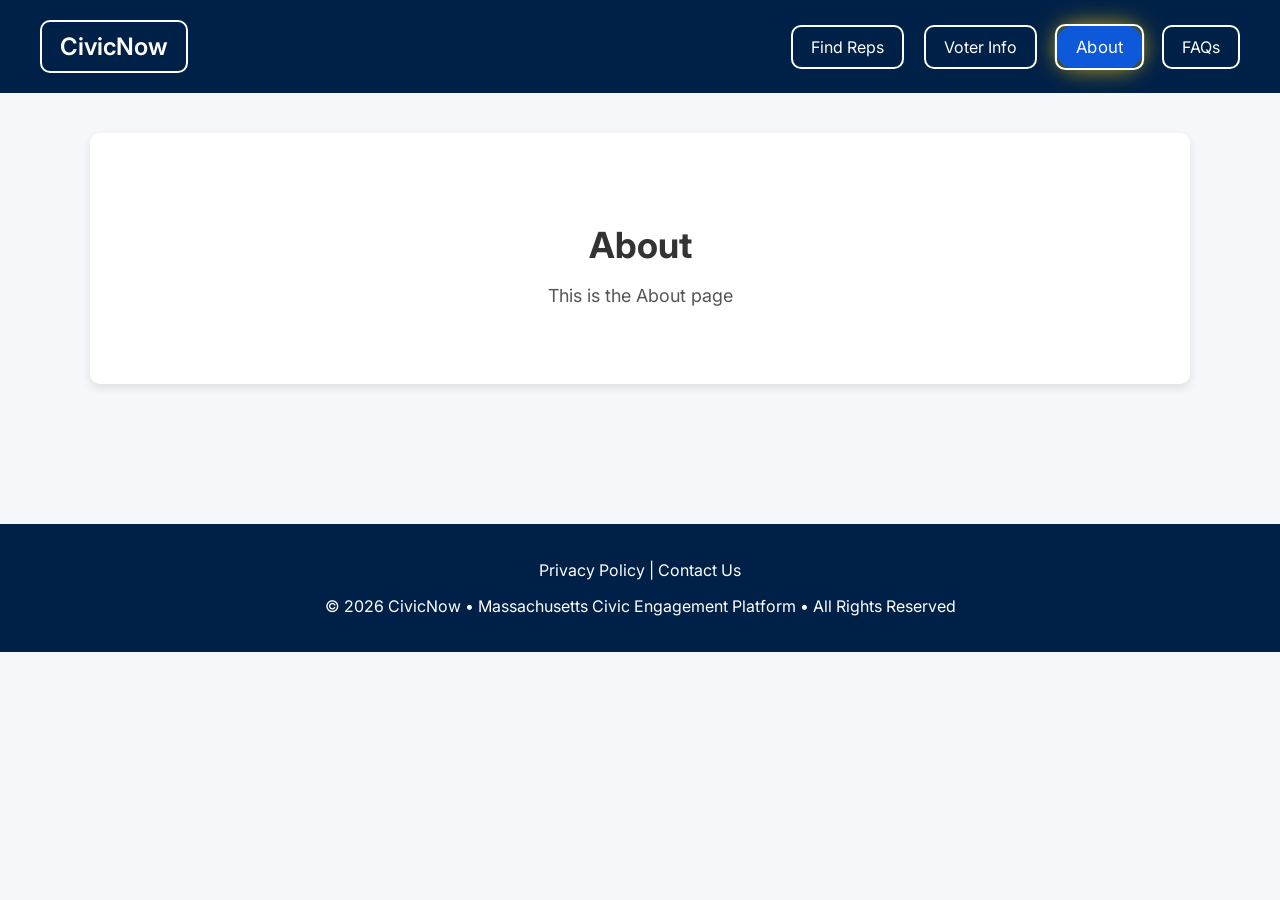
==== About.html @ 5a981af5 "Add files via upload" ====
<!DOCTYPE html>
<html lang="en">

<head>

<meta charset="UTF-8">
<meta name="viewport" content="width=device-width, initial-scale=1.0">

<title>CivicNow</title>

<link rel="preconnect" href="https://fonts.googleapis.com">
<link rel="preconnect" href="https://fonts.gstatic.com" crossorigin>

<link href="https://fonts.googleapis.com/css2?family=Inter:wght@400;600&display=swap" rel="stylesheet">

<link rel="stylesheet" href="style.css">

</head>

<body>


<!-- HEADER -->

<header>

<div class="header-container">

<a href="index.html"><div class="logo"> <div class="nav-box">
CivicNow</div>
</div>
</a>

<!--Navigation-->
<nav class="main-nav">

<a href="FindReps.html">
<div class="nav-box">Find Reps</div>
</a>

<a href="VoterInfo.html">
<div class="nav-box">Voter Info</div>
</a>

<a href="About.html" class="active">
<div class="nav-box">About</div>
</a>

<a href="FAQs.html">
<div class="nav-box">FAQs</div>
</a>
</nav>

</div>

</header>



<!-- MAIN -->

<main class="container">

<!-- HERO SECTION -->

<section class="hero">

<h1>About</h1>

<p>This is the About page</p>


</div>

</section>


</main>



<!-- FOOTER -->

<footer>
<p>Privacy Policy | Contact Us</p>


<p>© 2026 CivicNow • Massachusetts Civic Engagement Platform • All Rights Reserved</p>

</footer>


</body>
</html>
---- style.css ----
/* GLOBAL */

body {

font-family: 'Inter', Arial, sans-serif;

margin: 0;
padding: 0;

background-color: #f5f7fa;

color: #333;

}



/* HEADER */

header {

background-color: #002147;

color: white;

padding: 20px 40px;

}

a, a:active {
  text-decoration: none;
  color: #ffffff;
}

.header-container {

display: flex;

justify-content: space-between;

align-items: center;

max-width: 1200px;

margin: auto;

}



.logo {

font-size: 24px;

font-weight: 600;

}



/* NAVIGATION */

.main-nav {

display: flex;

gap: 20px;

}



.main-nav a {

text-decoration: none;

}

/* Highlights the current/active page */
.main-nav a.active {
  background-color: #0e59da;
  box-shadow: 0 0 20px rgba(255, 204, 0, 0.7);
transform: scale(1.05);
border-radius: 36px;
}



.nav-box {

padding: 10px 18px;

border: 2px solid white;

border-radius: 10px;

color: white;

transition: all .2s ease;

}



.nav-box:hover {

background-color: #C9A227;

color: black;

transform: scale(1.05);

}



/* MAIN CONTAINER */

.container {

max-width: 1100px;

margin: auto;

padding: 40px 20px;

}



/* HERO */

.hero {

background: white;

padding: 60px 30px;

text-align: center;

border-radius: 10px;

margin-bottom: 40px;

box-shadow: 0 4px 10px rgba(0,0,0,0.1);

}



.hero h1 {

font-size: 36px;

margin-bottom: 10px;

}



.hero p {

font-size: 18px;

color: #555;

}



/* SEARCH */

.search-box {

margin-top: 20px;

}



.search-box input {

padding: 12px;

width: 260px;

border: 1px solid #ccc;

border-radius: 6px;

}



.search-box button {

padding: 12px 18px;

border: none;

background-color: #002147;

color: white;

border-radius: 6px;

cursor: pointer;

margin-left: 10px;

}



.search-box button:hover {

background-color: #C9A227;

color: black;

}



/* INFO SECTION */

.info-section {

margin-top: 40px;

}



.info-section h2 {

text-align: center;

margin-bottom: 30px;

}



.info-grid {

display: flex;

gap: 20px;

justify-content: center;

flex-wrap: wrap;

}



.info-box {

background: white;

padding: 30px;

border-radius: 10px;

text-align: center;

flex: 1;

min-width: 220px;

border: 1px solid #ddd;

box-shadow: 0 3px 8px rgba(0,0,0,0.1);

}



/* FEATURE SECTION */

.feature {

margin-top: 40px;

}



.feature-box {

background: #002147;

color: white;

padding: 40px;

border-radius: 10px;

text-align: center;

}



/* FOOTER */

footer {

margin-top: 60px;

background: #002147;

color: white;

text-align: center;

padding: 20px;

}



/* RESPONSIVE DESIGN */

@media (max-width: 768px) {

.header-container {

flex-direction: column;

gap: 15px;

}



.main-nav {

flex-direction: column;

align-items: center;

}



.search-box input {

width: 100%;

margin-bottom: 10px;

}



.search-box button {

width: 100%;

margin-left: 0;

}

}
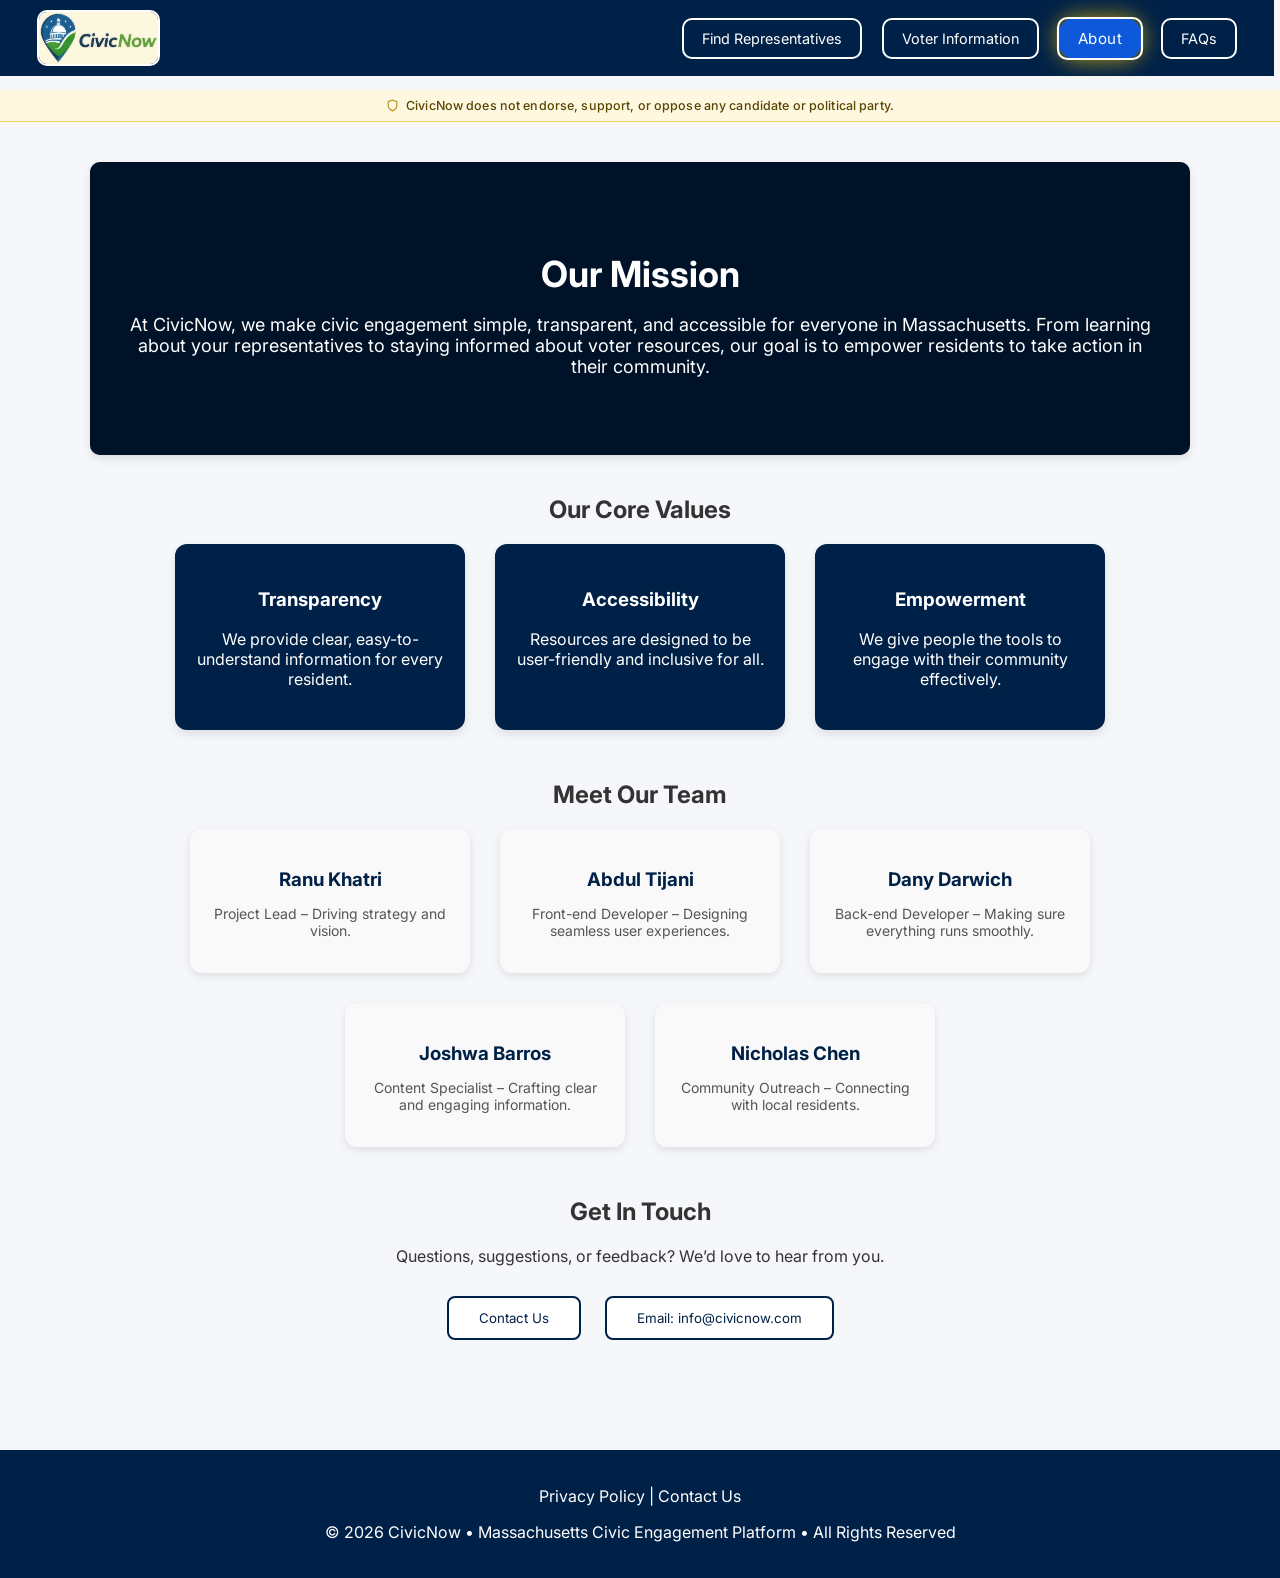
==== commit eb316b67: "Add files via upload" ====
--- a/About.html
+++ b/About.html
@@ -13,7 +13,11 @@
 
 <link href="https://fonts.googleapis.com/css2?family=Inter:wght@400;600&display=swap" rel="stylesheet">
 
-<link rel="stylesheet" href="style.css">
+  <link rel="icon" type="image/x-icon" href="favicon.ico" />
+  <link rel="icon" type="image/png" sizes="32x32" href="favicon-32.png" />
+  <link rel="icon" type="image/png" sizes="16x16" href="favicon-16.png" />
+  <link rel="apple-touch-icon" sizes="64x64" href="favicon-64.png" />
+  <link rel="stylesheet" href="style.css">
 
 </head>
 
@@ -26,20 +30,18 @@
 
 <div class="header-container">
 
-<a href="index.html"><div class="logo"> <div class="nav-box">
-CivicNow</div>
-</div>
+<a href="index.html"><div class="logo"><img src="wavcon.png" alt="CivicNow" class="logo-img" /></div>
 </a>
 
 <!--Navigation-->
 <nav class="main-nav">
 
 <a href="FindReps.html">
-<div class="nav-box">Find Reps</div>
+<div class="nav-box">Find Representatives</div>
 </a>
 
 <a href="VoterInfo.html">
-<div class="nav-box">Voter Info</div>
+<div class="nav-box">Voter Information</div>
 </a>
 
 <a href="About.html" class="active">
@@ -55,6 +57,13 @@
 
 </header>
 
+<!-- NEUTRALITY BANNER -->
+<div class="neutrality">
+<svg width="13" height="13" fill="none" stroke="currentColor" stroke-width="2" viewBox="0 0 24 24">
+<path d="M12 22s8-4 8-10V5l-8-3-8 3v7c0 6 8 10 8 10z"/>
+</svg>
+CivicNow does not endorse, support, or oppose any candidate or political party.
+</div>
 
 
 <!-- MAIN -->
@@ -63,32 +72,83 @@
 
 <!-- HERO SECTION -->
 
-<section class="hero">
+   <!-- Mission Section -->
+  <section class="hero">
+    <h1>Our Mission</h1>
+    <p>At CivicNow, we make civic engagement simple, transparent, and accessible for everyone in Massachusetts. From learning about your representatives to staying informed about voter resources, our goal is to empower residents to take action in their community.</p>
+  </section>
 
-<h1>About</h1>
+  <!-- Values Section -->
+  <section class="values-section">
+    <h2>Our Core Values</h2>
+    <div class="values-grid">
+      <div class="value-card">
+        <h3>Transparency</h3>
+        <p>We provide clear, easy-to-understand information for every resident.</p>
+      </div>
+      <div class="value-card">
+        <h3>Accessibility</h3>
+        <p>Resources are designed to be user-friendly and inclusive for all.</p>
+      </div>
+      <div class="value-card">
+        <h3>Empowerment</h3>
+        <p>We give people the tools to engage with their community effectively.</p>
+      </div>
+    </div>
+  </section>
 
-<p>This is the About page</p>
+  <!-- Team Section -->
+  <section class="team-section">
+    <h2>Meet Our Team</h2>
+    <div class="team-grid">
+      <div class="team-member">
+        <h3>Ranu Khatri</h3>
+        <p>Project Lead – Driving strategy and vision.</p>
+      </div>
+      <div class="team-member">
+        <h3>Abdul Tijani</h3>
+        <p>Front-end Developer – Designing seamless user experiences.</p>
+      </div>
+      <div class="team-member">
+        <h3>Dany Darwich</h3>
+        <p>Back-end Developer – Making sure everything runs smoothly.</p>
+      </div>
+      <div class="team-member">
+        <h3>Joshwa Barros</h3>
+        <p>Content Specialist – Crafting clear and engaging information.</p>
+      </div>
+      <div class="team-member">
+        <h3>Nicholas Chen</h3>
+        <p>Community Outreach – Connecting with local residents.</p>
+      </div>
+    </div>
+  </section>
 
-
-</div>
-
-</section>
-
+  <!-- Contact Section -->
+  <section class="contact-section">
+    <h2>Get In Touch</h2>
+    <p>Questions, suggestions, or feedback? We’d love to hear from you.</p>
+    <div class="contact-buttons"> <button class="contact-btn">Contact Us</button> <button class="contact-btn" onclick="window.location.href='mailto:info@civicnow.com'">Email: info@civicnow.com</button> </div> </section>
 
 </main>
-
-
 
 <!-- FOOTER -->
 
 <footer>
 <p>Privacy Policy | Contact Us</p>
-
-
-<p>© 2026 CivicNow • Massachusetts Civic Engagement Platform • All Rights Reserved</p>
-
+<p>&copy; 2026 CivicNow &bull; Massachusetts Civic Engagement Platform &bull; All Rights Reserved</p>
 </footer>
 
+<!-- BACK TO TOP -->
+<button class="back-to-top" id="backToTop" onclick="window.scrollTo({top:0,behavior:'smooth'})" aria-label="Back to top">
+  <svg width="18" height="18" viewBox="0 0 24 24" fill="none" stroke="currentColor" stroke-width="2.5"><polyline points="18 15 12 9 6 15"/></svg>
+</button>
+<script>
+window.addEventListener('scroll', function() {
+  var b = document.getElementById('backToTop');
+  if (b) b.classList.toggle('back-to-top--visible', window.scrollY > 400);
+});
+</script>
 
 </body>
 </html>
--- a/style.css
+++ b/style.css
@@ -26,6 +26,14 @@
 padding: 20px 40px;
 
 }
+
+.header {
+  
+  top: 0;
+
+  padding: 10px;
+}
+
 
 a, a:active {
   text-decoration: none;
@@ -49,11 +57,26 @@
 
 
 .logo {
-
-font-size: 24px;
-
-font-weight: 600;
-
+  display: flex;
+  align-items: center;
+  flex-shrink: 0;
+}
+
+.logo-img {
+  height: 52px;
+  width: auto;
+  display: block;
+  /* Remove any nav-box styling that might bleed in */
+ 
+  padding: 0;
+  background: none;
+  transition: opacity .2s;
+  border-radius: 10px;
+  border: 2px solid white;
+}
+
+.logo-img:hover {
+  opacity: 0.88;
 }
 
 
@@ -82,6 +105,7 @@
   box-shadow: 0 0 20px rgba(255, 204, 0, 0.7);
 transform: scale(1.05);
 border-radius: 36px;
+text-decoration: none;
 }
 
 
@@ -117,13 +141,17 @@
 /* MAIN CONTAINER */
 
 .container {
-
 max-width: 1100px;
-
 margin: auto;
-
-padding: 40px 20px;
-
+padding: 24px 14px;
+}
+
+@media (min-width: 540px) {
+  .container { padding: 32px 20px; }
+}
+
+@media (min-width: 769px) {
+  .container { padding: 40px 20px; }
 }
 
 
@@ -132,236 +160,1160 @@
 
 .hero {
 
+background: #002147;
+
+padding: 60px 30px;
+
+text-align: center;
+
+border-radius: 10px;
+
+margin-bottom: 40px;
+
+box-shadow: 0 4px 10px rgba(0,0,0,0.1);
+
+}
+
+
+
+.hero h1 {
+
+font-size: 36px;
+
+margin-bottom: 10px;
+
+}
+
+
+
+.hero p {
+
+font-size: 18px;
+
+color: #555;
+
+}
+
+
+.home-page .hero {
+
+  background-image: url("mass.jpeg");
+
+
+  background-size: cover;
+  background-position: center;
+  background-repeat: no-repeat;
+
+  padding: 130px 30px;
+
+  border-radius: 10px;
+
+  text-align: center;
+
+  color: white;
+
+}
+
+.hero h1{
+  color:white;
+}
+
+.hero p{
+  color:white;
+  font-size:18px;
+}
+
+/* Darkened image on main page so text is readable  */
+.hero{
+  position:relative;
+}
+
+.hero::before{
+
+  content:"";
+  position:absolute;
+
+  top:0;
+  left:0;
+
+  width:100%;
+  height:100%;
+
+  background:rgba(0,0,0,0.45);
+
+  border-radius:10px;
+
+}
+
+.hero h1,
+.hero p,
+.search-box{
+
+  position:relative;
+  z-index:1;
+
+}
+
+/* SEARCH */
+
+.search-box {
+
+margin-top: 20px;
+
+}
+
+
+
+.search-box input {
+
+padding: 12px;
+
+width: 260px;
+
+border: 1px solid #ccc;
+
+border-radius: 6px;
+
+}
+
+
+
+.search-box button {
+
+padding: 12px 18px;
+
+border: none;
+
+background-color: #002147;
+
+color: white;
+
+border-radius: 6px;
+
+cursor: pointer;
+
+margin-left: 10px;
+
+}
+
+
+
+.search-box button:hover {
+
+background-color: #C9A227;
+
+color: black;
+
+}
+
+
+
+/* INFO SECTION */
+
+.info-section {
+
+margin-top: 40px;
+
+}
+
+
+
+.info-section h2 {
+
+text-align: center;
+
+margin-bottom: 30px;
+
+}
+
+
+
+.info-grid {
+
+display: flex;
+
+gap: 20px;
+
+justify-content: center;
+
+flex-wrap: wrap;
+
+}
+
+
+
+.info-box {
+
 background: white;
 
-padding: 60px 30px;
+
+padding: 30px;
+
+border-radius: 10px;
 
 text-align: center;
 
+flex: 1;
+
+min-width: 220px;
+
+border: 1px solid #ddd;
+
+box-shadow: 0 3px 8px rgba(0,0,0,0.1);
+
+}
+
+
+
+
+.info-box{
+    width:30%;
+    height:300px;
+
+    display:flex;
+    flex-direction:column;
+    justify-content:space-between;
+    align-items:center;
+
+    text-align:center;
+
+    padding:20px;
+    box-sizing:border-box;
+
+    border:2px solid #ccc;
+    border-radius:10px;
+
+    background:#f9f9f9;
+}
+
+.info-box img{
+    width:200px;
+    height:auto;
+}
+
+.info-box h2{
+    margin:0;
+}
+
+.info-box p{
+    margin:0;
+}
+
+
+
+
+
+/* FEATURE SECTION */
+
+.feature {
+
+margin-top: 40px;
+
+}
+
+
+
+.feature-box {
+
+background: #002147;
+
+color: white;
+
+padding: 40px;
+
 border-radius: 10px;
 
-margin-bottom: 40px;
-
-box-shadow: 0 4px 10px rgba(0,0,0,0.1);
-
-}
-
-
-
-.hero h1 {
-
-font-size: 36px;
+text-align: center;
+
+}
+
+
+
+/* FOOTER */
+
+footer {
+
+margin-top: 60px;
+
+background: #002147;
+
+color: white;
+
+text-align: center;
+
+padding: 20px;
+
+}
+
+
+
+/* RESPONSIVE DESIGN */
+
+@media (max-width: 768px) {
+
+header {
+  padding: 10px 14px;
+}
+
+.header-container {
+  flex-direction: row;
+  flex-wrap: wrap;
+  gap: 8px;
+  align-items: center;
+}
+
+.logo { font-size: 18px; }
+.logo-img { height: 40px; }
+
+.main-nav {
+  display: flex;
+  flex-direction: row;
+  flex-wrap: wrap;
+  gap: 4px;
+  justify-content: flex-end;
+}
+
+.nav-box {
+  padding: 6px 10px;
+  font-size: 0.75rem;
+}
+
+
+
+
+.search-box input {
+
+width: 100%;
 
 margin-bottom: 10px;
 
 }
 
 
-
-.hero p {
-
-font-size: 18px;
-
-color: #555;
-
-}
-
-
-
-/* SEARCH */
-
-.search-box {
-
-margin-top: 20px;
-
-}
-
-
-
-.search-box input {
-
-padding: 12px;
-
-width: 260px;
-
-border: 1px solid #ccc;
-
-border-radius: 6px;
-
-}
-
-
+.search-box{
+  display: flex;
+  flex-direction: column;
+  align-items: center;
+}
 
 .search-box button {
 
-padding: 12px 18px;
-
-border: none;
-
-background-color: #002147;
-
-color: white;
-
-border-radius: 6px;
-
-cursor: pointer;
-
-margin-left: 10px;
-
-}
-
-
-
-.search-box button:hover {
-
-background-color: #C9A227;
-
-color: black;
-
-}
-
-
-
-/* INFO SECTION */
-
-.info-section {
-
-margin-top: 40px;
-
-}
-
-
-
-.info-section h2 {
-
-text-align: center;
-
-margin-bottom: 30px;
-
-}
-
-
-
-.info-grid {
-
-display: flex;
-
-gap: 20px;
-
-justify-content: center;
-
-flex-wrap: wrap;
-
-}
-
-
-
-.info-box {
-
-background: white;
-
-padding: 30px;
-
-border-radius: 10px;
-
-text-align: center;
-
-flex: 1;
-
-min-width: 220px;
-
-border: 1px solid #ddd;
-
-box-shadow: 0 3px 8px rgba(0,0,0,0.1);
-
-}
-
-
-
-/* FEATURE SECTION */
-
-.feature {
-
-margin-top: 40px;
-
-}
-
-
-
-.feature-box {
-
-background: #002147;
-
-color: white;
-
-padding: 40px;
-
-border-radius: 10px;
-
-text-align: center;
-
-}
-
-
-
-/* FOOTER */
-
-footer {
-
-margin-top: 60px;
-
-background: #002147;
-
-color: white;
-
-text-align: center;
-
-padding: 20px;
-
-}
-
-
-
-/* RESPONSIVE DESIGN */
-
+width: 100%;
+
+margin-left: 0;
+
+}
+
+}
+
+
+
+@media (min-width: 769px) {
+
+  header {
+    position: fixed;
+    top: 0;
+    width: 98%;
+    z-index: 1000;
+    font-size:0.9rem;
+    padding:10px;
+  }
+
+  body {
+    padding-top: 90px; /* prevents content from hiding under header */
+  }
+
+}
+
+/* ==============================
+   ABOUT PAGE STYLES
+   mission, values, team, and contact
+   ============================== */
+
+/* Values Section */
+.values-section {
+  text-align: center;
+  margin-top: 40px;
+}
+
+.values-grid {
+  display: flex;
+  justify-content: center;
+  flex-wrap: wrap;
+  gap: 30px;
+  margin-top: 20px;
+}
+
+.value-card {
+  background: #002147; /* matches site color */
+  color: white;
+  padding: 25px 20px;
+  border-radius: 12px;
+  min-width: 220px;
+  max-width: 250px;
+  box-shadow: 0 4px 10px rgba(0,0,0,0.1);
+  transition: transform 0.2s ease;
+}
+
+.value-card:hover {
+  transform: scale(1.05);
+}
+
+/* Team Section */
+.team-section {
+  text-align: center;
+  margin-top: 50px;
+}
+
+.team-grid {
+  display: flex;
+  justify-content: center;
+  flex-wrap: wrap;
+  gap: 30px;
+  margin-top: 20px;
+}
+
+.team-member {
+  background: #f9f9f9;
+  padding: 20px 15px;
+  border-radius: 12px;
+  min-width: 220px;
+  max-width: 250px;
+  box-shadow: 0 3px 8px rgba(0,0,0,0.1);
+  transition: transform 0.2s ease;
+}
+
+.team-member h3 {
+  margin-bottom: 10px;
+  color: #002147;
+}
+
+.team-member p {
+  font-size: 14px;
+  color: #555;
+}
+
+.team-member:hover {
+  transform: scale(1.05);
+}
+
+/* Contact Section */
+.contact-section {
+  text-align: center;
+  margin-top: 50px;
+}
+
+.contact-buttons {
+  margin-top: 20px;
+}
+
+.contact-btn {
+  padding: 12px 30px;
+  margin: 10px;
+  border: 2px solid #002147;
+  background: white;
+  color: #002147;
+  border-radius: 8px;
+  font-family: 'Inter', sans-serif;
+  cursor: pointer;
+  transition: all 0.2s ease;
+}
+
+.contact-btn:hover {
+  background: #C9A227;
+  color: black;
+  transform: scale(1.05);
+}
+
+/* Responsive for About page */
 @media (max-width: 768px) {
-
-.header-container {
-
-flex-direction: column;
-
-gap: 15px;
-
-}
-
-
-
-.main-nav {
-
-flex-direction: column;
-
-align-items: center;
-
-}
-
-
-
-.search-box input {
-
-width: 100%;
-
-margin-bottom: 10px;
-
-}
-
-
-
-.search-box button {
-
-width: 100%;
-
-margin-left: 0;
-
-}
-
+  .values-grid, .team-grid {
+    flex-direction: column;
+    align-items: center;
+  }
+
+  .contact-btn {
+    width: 80%;
+    margin: 10px 0;
+  }
+}
+
+/*FAQs Page starts here*/
+
+/* FAQ LAYOUT */
+
+.faq-wrapper{
+display:grid;
+grid-template-columns:220px 1fr;
+gap:40px;
+max-width:1100px;
+margin:auto;
+padding:60px 20px;
+}
+
+/* SIDEBAR */
+
+.faq-sidebar{
+position:sticky;
+top:120px;
+height:fit-content;
+}
+
+.faq-sidebar h3{
+margin-bottom:15px;
+}
+
+.faq-sidebar ul{
+list-style:none;
+padding:0;
+}
+
+.faq-sidebar li{
+margin-bottom:10px;
+}
+
+.faq-sidebar a{
+text-decoration:none;
+color:#333;
+font-weight:500;
+}
+
+.faq-sidebar a:hover{
+color:#2563eb;
+}
+
+
+/* MAIN FAQ */
+
+.faq-content h1{
+margin-bottom:10px;
+}
+
+.faq-intro{
+margin-bottom:30px;
+color:#555;
+}
+
+/* SEARCH BAR */
+
+.faq-search{
+width:100%;
+max-width:400px;
+padding:12px;
+margin-bottom:40px;
+border:1px solid #ddd;
+border-radius:6px;
+}
+
+/* CATEGORY */
+
+.faq-category{
+margin-top:40px;
+margin-bottom:15px;
+border-bottom:2px solid #eee;
+padding-bottom:5px;
+}
+
+
+/* FAQ ITEMS */
+
+.faq-item{
+margin-bottom:20px;
+border-bottom:1px solid #ddd;
+padding-bottom:12px;
+}
+
+/* FAQ LINKS */
+
+.faq-content a{
+color:#2563eb;
+text-decoration:underline;
+}
+
+.faq-content a:hover{
+color:#1d4ed8;
+}
+
+summary{
+list-style:none;
+cursor:pointer;
+font-weight:600;
+font-size:18px;
+padding:10px 0;
+position:relative;
+}
+
+summary::after{
+content:"+";
+position:absolute;
+right:0;
+font-size:22px;
+}
+
+details[open] summary::after{
+content:"−";
+}
+
+.faq-item p{
+margin-top:10px;
+line-height:1.6;
+}
+
+.faq-item ul{
+margin-top:10px;
+padding-left:20px;
+line-height:1.6;
+}
+
+
+/* CONTACT */
+
+.faq-contact{
+margin-top:60px;
+text-align:center;
+padding:30px;
+background:#f5f5f5;
+border-radius:6px;
+}
+
+
+/* SCROLL REVEAL */
+
+.reveal{
+opacity:0;
+transform:translateY(40px);
+transition:all 0.6s ease;
+}
+
+.reveal.active{
+opacity:1;
+transform:translateY(0);
+}
+
+
+/* MOBILE */
+
+@media (max-width:768px){
+
+.faq-wrapper{
+grid-template-columns:1fr;
+}
+
+.faq-sidebar{
+position:static;
+margin-bottom:30px;
+}
+
+}
+
+
+
+
+/* FIND REPS PAGE */
+
+
+/* ══════════════════════════════════════════════
+   FindReps.css
+   Loaded AFTER style.css — only styles the
+   representative grid and cards. Nav, footer,
+   fonts, and base layout come from style.css.
+══════════════════════════════════════════════ */
+
+/* ── CSS Tokens (rep-grid only) ── */
+:root {
+  --fr-federal:   #1a5bac;
+  --fr-state:     #2a8c5e;
+  --fr-local:     #b94a1d;
+  --fr-navy:      #002147;
+  --fr-gold:      #C9A227;
+  --fr-border:    #dde3ed;
+  --fr-bg:        #f5f7fa;
+  --fr-white:     #ffffff;
+  --fr-muted:     #5a6478;
+  --fr-radius:    12px;
+  --fr-radius-sm: 7px;
+  --fr-shadow:    0 4px 16px rgba(0,33,71,.1);
+  --fr-shadow-lg: 0 8px 28px rgba(0,33,71,.16);
+}
+
+/* ── Search Bar ── */
+.fr-search-bar {
+  background: #ffffff;
+  border-bottom: 1px solid var(--fr-border);
+  padding: 14px 40px;
+  position: sticky;
+  top: 60px; /* sits just below the fixed header */
+  z-index: 90;
+  box-shadow: 0 2px 8px rgba(0,33,71,.07);
+}
+
+.fr-search-inner {
+  max-width: 1200px;
+  margin: 0 auto;
+  display: flex;
+  align-items: center;
+  gap: 10px;
+  flex-wrap: wrap;
+}
+
+.fr-search-field-wrap {
+  flex: 1;
+  position: relative;
+  min-width: 240px;
+  max-width: 480px;
+}
+
+.fr-search-icon {
+  position: absolute;
+  left: 12px;
+  top: 50%;
+  transform: translateY(-50%);
+  color: var(--fr-muted);
+  pointer-events: none;
+}
+
+#addressInput {
+  width: 100%;
+  padding: 10px 12px 10px 34px;
+  border: 1px solid #ccc;
+  border-radius: 6px;
+  font-family: 'Inter', Arial, sans-serif;
+  font-size: 0.9rem;
+  color: #333;
+  background: #f5f7fa;
+  outline: none;
+  transition: border-color .2s, box-shadow .2s;
+}
+
+#addressInput:focus {
+  border-color: var(--fr-federal);
+  background: #fff;
+  box-shadow: 0 0 0 3px rgba(26,91,172,.1);
+}
+
+.fr-search-btn {
+  padding: 10px 40px;
+  background-color: #002147;
+  color: white;
+  border: none;
+  border-radius: 6px;
+  font-family: 'Inter', Arial, sans-serif;
+  font-size: 0.875rem;
+  font-weight: 600;
+  cursor: pointer;
+  transition: background-color .2s;
+  white-space: nowrap;
+}
+
+.fr-search-btn:hover {
+  background-color: #C9A227;
+  color: #000;
+}
+
+/* Level filter chips */
+.fr-filter-chips {
+  display: flex;
+  gap: 6px;
+  margin-left: auto;
+}
+
+.fr-chip {
+  padding: 6px 14px;
+  border: 2px solid white;
+  border-radius: 10px;
+  background: #002147;
+  color: white;
+  font-family: 'Inter', Arial, sans-serif;
+  font-size: 0.75rem;
+  font-weight: 600;
+  cursor: pointer;
+  transition: all .2s ease;
+}
+
+.fr-chip:hover {
+  background-color: #C9A227;
+  color: black;
+  transform: scale(1.05);
+}
+
+.fr-chip.fr-chip-active {
+  background-color: #C9A227;
+  color: black;
+  border-color: #C9A227;
+  box-shadow: 0 0 14px rgba(201,162,39,.5);
+}
+
+/* ── Match Banner ── */
+.fr-match-banner {
+  background: #002147;
+  color: white;
+  padding: 10px 40px;
+  font-size: 0.82rem;
+  display: none;
+}
+
+.fr-match-banner.visible { display: block; }
+
+.fr-match-inner {
+  max-width: 1200px;
+  margin: 0 auto;
+  display: flex;
+  align-items: center;
+  gap: 8px;
+}
+
+.fr-match-inner strong { color: #C9A227; }
+
+.fr-match-clear {
+  margin-left: auto;
+  background: none;
+  border: 1px solid rgba(255,255,255,.4);
+  color: rgba(255,255,255,.75);
+  border-radius: 4px;
+  padding: 3px 10px;
+  font-size: 0.72rem;
+  cursor: pointer;
+  font-family: 'Inter', Arial, sans-serif;
+  transition: border-color .15s, color .15s;
+}
+
+.fr-match-clear:hover { border-color: white; color: white; }
+
+/* ── Section Labels ── */
+.fr-section-label {
+  display: flex;
+  align-items: center;
+  gap: 10px;
+  margin: 36px 0 14px;
+}
+
+.fr-section-label:first-child { margin-top: 0; }
+
+.fr-section-label h2 {
+  font-family: 'Inter', Arial, sans-serif;
+  font-size: 1.15rem;
+  font-weight: 600;
+  color: #002147;
+  margin: 0;
+}
+
+.fr-badge {
+  font-size: 0.68rem;
+  font-weight: 700;
+  letter-spacing: .07em;
+  text-transform: uppercase;
+  padding: 4px 10px;
+  border-radius: 20px;
+  white-space: nowrap;
+}
+
+.fr-badge-statewide { background: rgba(0,33,71,.1);    color: #002147; }
+.fr-badge-federal   { background: rgba(26,91,172,.12); color: var(--fr-federal); }
+.fr-badge-state     { background: rgba(42,140,94,.12); color: var(--fr-state); }
+.fr-badge-local     { background: rgba(185,74,29,.12); color: var(--fr-local); }
+
+.fr-divider {
+  flex: 1;
+  height: 1px;
+  background: #dde3ed;
+}
+
+/* ── Rep Grid ── */
+.fr-grid {
+  display: grid;
+  grid-template-columns: repeat(auto-fill, minmax(290px, 1fr));
+  gap: 16px;
+}
+
+/* ── Rep Card ── */
+.fr-card {
+  background: #ffffff;
+  border-radius: var(--fr-radius);
+  border: 1px solid #ddd;
+  overflow: hidden;
+  box-shadow: 0 3px 8px rgba(0,0,0,.08);
+  transition: transform .2s ease, box-shadow .2s ease, border-color .2s ease;
+  animation: frCardIn .3s ease both;
+}
+
+@keyframes frCardIn {
+  from { opacity: 0; transform: translateY(12px); }
+  to   { opacity: 1; transform: translateY(0); }
+}
+
+.fr-card:hover {
+  transform: scale(1.02);
+  box-shadow: var(--fr-shadow-lg);
+  border-color: #002147;
+}
+
+/* Filtering handled via JS display:none — no highlight/dim needed */
+
+/* Top accent bar */
+.fr-card-accent { height: 5px; width: 100%; }
+.fr-accent-federal   { background: linear-gradient(90deg, #1a5bac, #3b87d8); }
+.fr-accent-state     { background: linear-gradient(90deg, #2a8c5e, #43b58a); }
+.fr-accent-local     { background: linear-gradient(90deg, #b94a1d, #e0773b); }
+.fr-accent-statewide { background: linear-gradient(90deg, #002147, #1a3a6b); }
+
+.fr-card-body { padding: 18px 20px; }
+
+.fr-card-top {
+  display: flex;
+  gap: 12px;
+  align-items: flex-start;
+  margin-bottom: 12px;
+}
+
+.fr-avatar {
+  width: 50px;
+  height: 50px;
+  border-radius: 10px;
+  flex-shrink: 0;
+  overflow: hidden;
+  background: linear-gradient(135deg, #dbe6f8, #c4d8f5);
+  display: flex;
+  align-items: center;
+  justify-content: center;
+  font-family: 'Inter', Arial, sans-serif;
+  font-size: 1.1rem;
+  font-weight: 700;
+  color: #1a5bac;
+}
+
+.fr-avatar img { width: 100%; height: 100%; object-fit: cover; }
+
+.fr-info { flex: 1; min-width: 0; }
+
+.fr-title-badge {
+  font-size: 0.62rem;
+  font-weight: 700;
+  letter-spacing: .07em;
+  text-transform: uppercase;
+  padding: 2px 7px;
+  border-radius: 4px;
+  display: inline-block;
+  margin-bottom: 4px;
+}
+
+.fr-name {
+  font-family: 'Inter', Arial, sans-serif;
+  font-size: 1.05rem;
+  font-weight: 700;
+  color: #002147;
+  line-height: 1.25;
+  margin-bottom: 2px;
+  white-space: nowrap;
+  overflow: hidden;
+  text-overflow: ellipsis;
+}
+
+.fr-office {
+  font-size: 0.75rem;
+  color: var(--fr-muted);
+  line-height: 1.35;
+}
+
+.fr-party-tag {
+  display: inline-flex;
+  align-items: center;
+  gap: 4px;
+  font-size: 0.7rem;
+  font-weight: 600;
+  color: #1a5bac;
+  background: rgba(26,91,172,.08);
+  border-radius: 20px;
+  padding: 2px 8px;
+  margin-top: 5px;
+}
+
+.fr-party-dot {
+  width: 5px;
+  height: 5px;
+  border-radius: 50%;
+  background: #1a5bac;
+}
+
+.fr-meta {
+  display: flex;
+  flex-wrap: wrap;
+  gap: 5px;
+  margin-bottom: 12px;
+}
+
+.fr-chip-meta {
+  font-size: 0.68rem;
+  color: var(--fr-muted);
+  background: #f5f7fa;
+  border: 1px solid #dde3ed;
+  border-radius: 4px;
+  padding: 2px 7px;
+  font-family: 'Inter', Arial, sans-serif;
+}
+
+.fr-committees { margin-bottom: 12px; }
+
+.fr-committees-label {
+  font-size: 0.63rem;
+  font-weight: 700;
+  letter-spacing: .07em;
+  text-transform: uppercase;
+  color: var(--fr-muted);
+  margin-bottom: 5px;
+  font-family: 'Inter', Arial, sans-serif;
+}
+
+.fr-committees-list { display: flex; flex-wrap: wrap; gap: 4px; }
+
+.fr-committee-tag {
+  font-size: 0.67rem;
+  color: #002147;
+  background: rgba(0,33,71,.06);
+  border-radius: 4px;
+  padding: 2px 6px;
+  font-family: 'Inter', Arial, sans-serif;
+}
+
+.fr-actions { display: flex; gap: 6px; flex-wrap: wrap; }
+
+.fr-btn {
+  display: inline-flex;
+  align-items: center;
+  gap: 4px;
+  padding: 7px 14px;
+  border-radius: 6px;
+  font-family: 'Inter', Arial, sans-serif;
+  font-size: 0.78rem;
+  font-weight: 600;
+  text-decoration: none;
+  cursor: pointer;
+  border: none;
+  transition: background-color .2s, color .2s, transform .1s;
+}
+
+.fr-btn-primary {
+  background-color: #002147;
+  color: white;
+}
+
+.fr-btn-primary:hover {
+  background-color: #C9A227;
+  color: black;
+}
+
+.fr-btn-secondary {
+  background: #f5f7fa;
+  color: #002147;
+  border: 1px solid #ccc;
+}
+
+.fr-btn-secondary:hover {
+  background: #002147;
+  color: white;
+  border-color: #002147;
+}
+
+/* ── No Results ── */
+.fr-no-results {
+  text-align: center;
+  padding: 40px 20px;
+  color: var(--fr-muted);
+  font-size: 0.95rem;
+  display: none;
+}
+.fr-no-results.visible { display: block; }
+
+/* ── Disclaimer ── */
+.fr-disclaimer {
+  background: rgba(201,162,39,.08);
+  border: 1px solid rgba(201,162,39,.3);
+  border-radius: var(--fr-radius-sm);
+  padding: 12px 16px;
+  font-size: 0.76rem;
+  color: #6b4f00;
+  margin: 36px 0 0;
+  line-height: 1.55;
+}
+
+.fr-disclaimer strong { color: #4a3700; }
+
+/* ── Responsive ── */
+@media (max-width: 768px) {
+  .fr-grid { grid-template-columns: 1fr; }
+  .fr-filter-chips { display: none; }
+  .fr-search-bar { padding: 10px 16px; top: 0; }
+}
+
+@media (max-width: 480px) {
+  .fr-search-inner { flex-wrap: wrap; }
+  .fr-search-field-wrap { max-width: 100%; }
+}
+
+/* ══════════════════════════════════════════
+   NEUTRALITY BANNER
+   Appears on FindReps and other pages
+══════════════════════════════════════════ */
+.neutrality {
+  background: #fff8e1;
+  border-bottom: 1px solid #f0d060;
+  color: #5a4500;
+  font-size: 0.78rem;
+  font-weight: 500;
+  padding: 8px 40px;
+  display: flex;
+  align-items: center;
+  justify-content: center;
+  gap: 7px;
+  letter-spacing: .01em;
+  text-align: center;
+}
+
+.neutrality svg {
+  flex-shrink: 0;
+  color: #b8860b;
+}
+
+@media (max-width: 768px) {
+  .neutrality { padding: 8px 16px; font-size: 0.72rem; }
+}
+
+/* ══════════════════════════
+   BACK TO TOP BUTTON
+   Shared by FindReps and VoterInfo
+══════════════════════════ */
+.back-to-top {
+  position: fixed;
+  bottom: 28px;
+  right: 24px;
+  width: 46px;
+  height: 46px;
+  border-radius: 50%;
+  background: #002147;
+  color: #fff;
+  border: none;
+  cursor: pointer;
+  display: flex;
+  align-items: center;
+  justify-content: center;
+  box-shadow: 0 4px 14px rgba(0,33,71,.35);
+  opacity: 0;
+  transform: translateY(12px);
+  transition: opacity .25s ease, transform .25s ease, background .2s;
+  pointer-events: none;
+  z-index: 1000;
+  touch-action: manipulation;
+  -webkit-tap-highlight-color: transparent;
+}
+
+.back-to-top--visible {
+  opacity: 1;
+  transform: translateY(0);
+  pointer-events: auto;
+}
+
+.back-to-top:hover  { background: #C9A227; }
+.back-to-top:active { background: #C9A227; transform: scale(.94); }
+
+@media (max-width: 480px) {
+  .back-to-top { bottom: 18px; right: 16px; width: 42px; height: 42px; }
 }
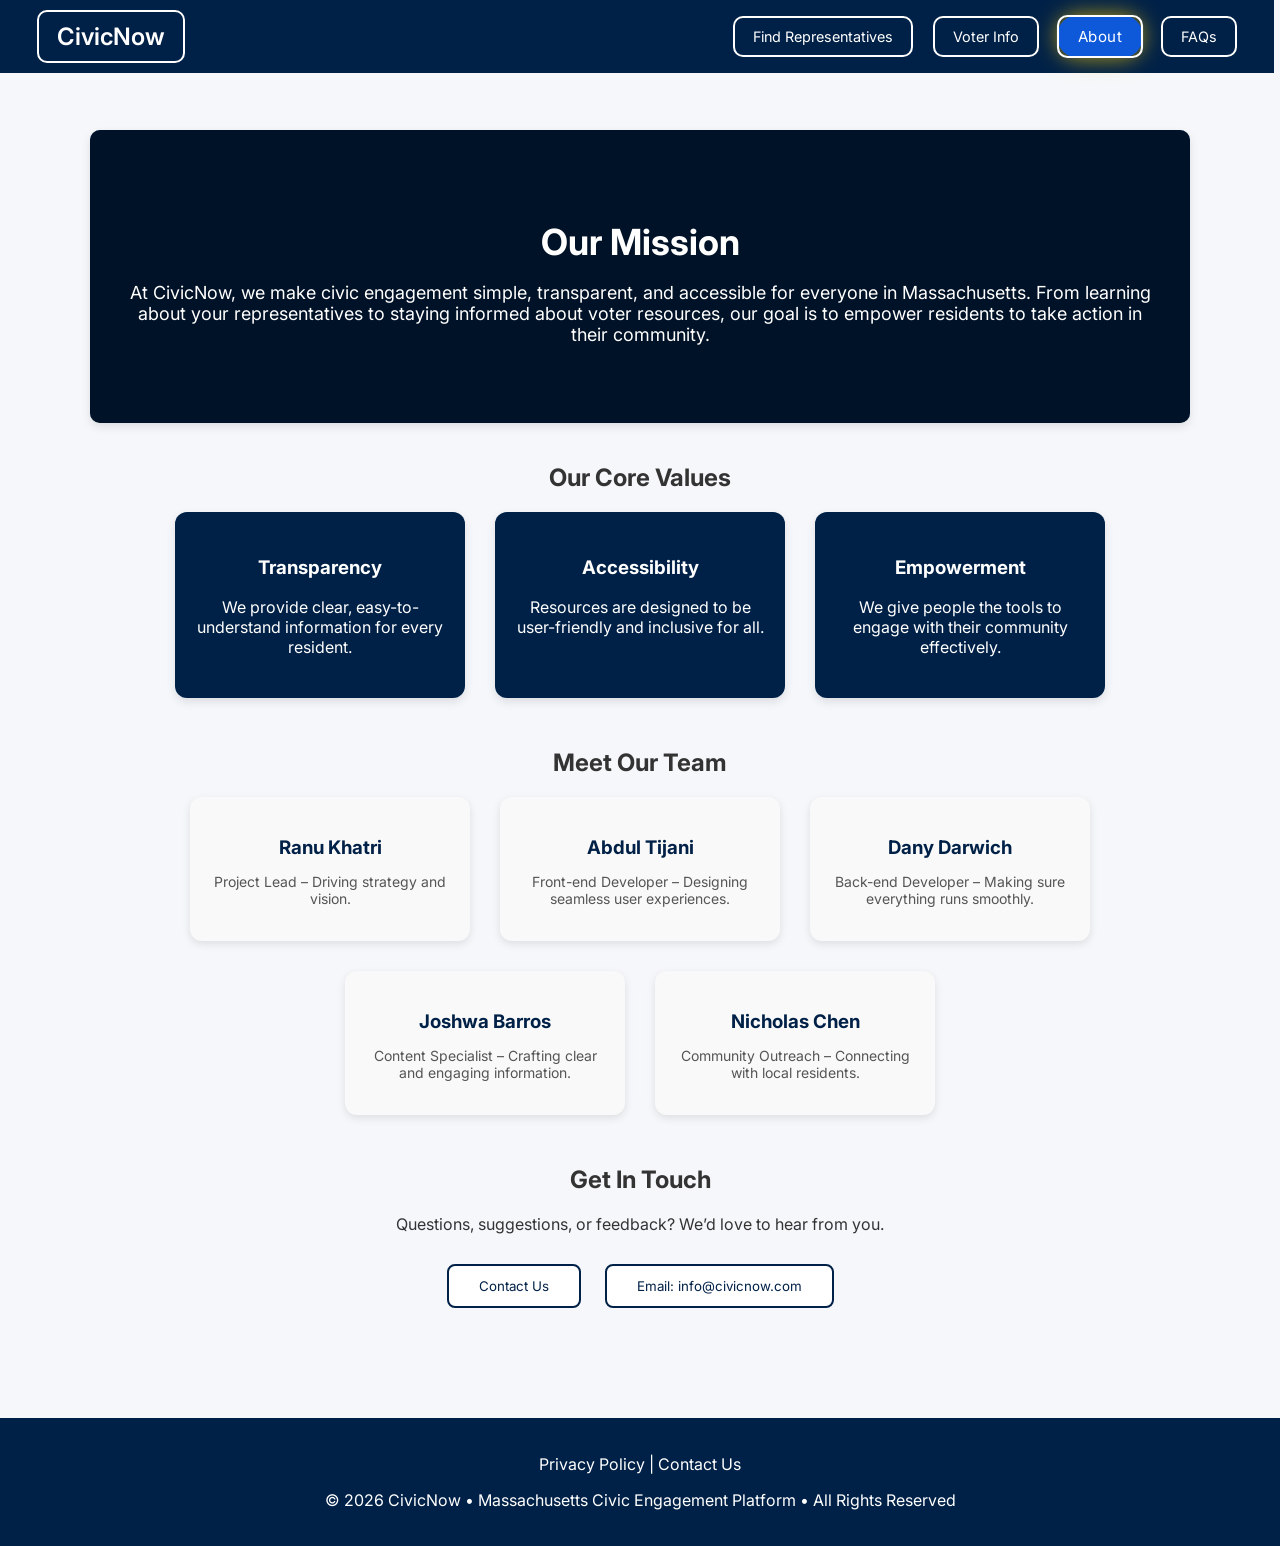
==== commit 11402625: "Add files via upload" ====
--- a/About.html
+++ b/About.html
@@ -13,11 +13,7 @@
 
 <link href="https://fonts.googleapis.com/css2?family=Inter:wght@400;600&display=swap" rel="stylesheet">
 
-  <link rel="icon" type="image/x-icon" href="favicon.ico" />
-  <link rel="icon" type="image/png" sizes="32x32" href="favicon-32.png" />
-  <link rel="icon" type="image/png" sizes="16x16" href="favicon-16.png" />
-  <link rel="apple-touch-icon" sizes="64x64" href="favicon-64.png" />
-  <link rel="stylesheet" href="style.css">
+<link rel="stylesheet" href="style.css">
 
 </head>
 
@@ -30,7 +26,9 @@
 
 <div class="header-container">
 
-<a href="index.html"><div class="logo"><img src="wavcon.png" alt="CivicNow" class="logo-img" /></div>
+<a href="index.html"><div class="logo"> <div class="nav-box">
+CivicNow</div>
+</div>
 </a>
 
 <!--Navigation-->
@@ -41,7 +39,7 @@
 </a>
 
 <a href="VoterInfo.html">
-<div class="nav-box">Voter Information</div>
+<div class="nav-box">Voter Info</div>
 </a>
 
 <a href="About.html" class="active">
@@ -57,13 +55,6 @@
 
 </header>
 
-<!-- NEUTRALITY BANNER -->
-<div class="neutrality">
-<svg width="13" height="13" fill="none" stroke="currentColor" stroke-width="2" viewBox="0 0 24 24">
-<path d="M12 22s8-4 8-10V5l-8-3-8 3v7c0 6 8 10 8 10z"/>
-</svg>
-CivicNow does not endorse, support, or oppose any candidate or political party.
-</div>
 
 
 <!-- MAIN -->
@@ -128,7 +119,7 @@
   <section class="contact-section">
     <h2>Get In Touch</h2>
     <p>Questions, suggestions, or feedback? We’d love to hear from you.</p>
-    <div class="contact-buttons"> <button class="contact-btn">Contact Us</button> <button class="contact-btn" onclick="window.location.href='mailto:info@civicnow.com'">Email: info@civicnow.com</button> </div> </section>
+    <div class="contact-buttons"> <button class="contact-btn">Contact Us</button> <button class="contact-btn">Email: info@civicnow.com</button> </div> </section>
 
 </main>
 
@@ -136,19 +127,12 @@
 
 <footer>
 <p>Privacy Policy | Contact Us</p>
-<p>&copy; 2026 CivicNow &bull; Massachusetts Civic Engagement Platform &bull; All Rights Reserved</p>
+
+
+<p>© 2026 CivicNow • Massachusetts Civic Engagement Platform • All Rights Reserved</p>
+
 </footer>
 
-<!-- BACK TO TOP -->
-<button class="back-to-top" id="backToTop" onclick="window.scrollTo({top:0,behavior:'smooth'})" aria-label="Back to top">
-  <svg width="18" height="18" viewBox="0 0 24 24" fill="none" stroke="currentColor" stroke-width="2.5"><polyline points="18 15 12 9 6 15"/></svg>
-</button>
-<script>
-window.addEventListener('scroll', function() {
-  var b = document.getElementById('backToTop');
-  if (b) b.classList.toggle('back-to-top--visible', window.scrollY > 400);
-});
-</script>
 
 </body>
-</html>
+</html>
--- a/style.css
+++ b/style.css
@@ -57,26 +57,11 @@
 
 
 .logo {
-  display: flex;
-  align-items: center;
-  flex-shrink: 0;
-}
-
-.logo-img {
-  height: 52px;
-  width: auto;
-  display: block;
-  /* Remove any nav-box styling that might bleed in */
- 
-  padding: 0;
-  background: none;
-  transition: opacity .2s;
-  border-radius: 10px;
-  border: 2px solid white;
-}
-
-.logo-img:hover {
-  opacity: 0.88;
+
+font-size: 24px;
+
+font-weight: 600;
+
 }
 
 
@@ -141,17 +126,13 @@
 /* MAIN CONTAINER */
 
 .container {
+
 max-width: 1100px;
+
 margin: auto;
-padding: 24px 14px;
-}
-
-@media (min-width: 540px) {
-  .container { padding: 32px 20px; }
-}
-
-@media (min-width: 769px) {
-  .container { padding: 40px 20px; }
+
+padding: 40px 20px;
+
 }
 
 
@@ -451,33 +432,28 @@
 
 @media (max-width: 768px) {
 
-header {
-  padding: 10px 14px;
-}
-
 .header-container {
-  flex-direction: row;
-  flex-wrap: wrap;
-  gap: 8px;
-  align-items: center;
-}
-
-.logo { font-size: 18px; }
-.logo-img { height: 40px; }
+
+flex-direction: column;
+
+gap: 15px;
+
+}
+
+
 
 .main-nav {
-  display: flex;
-  flex-direction: row;
-  flex-wrap: wrap;
-  gap: 4px;
-  justify-content: flex-end;
-}
-
-.nav-box {
-  padding: 6px 10px;
-  font-size: 0.75rem;
-}
-
+
+flex-direction: column;
+
+align-items: center;
+
+display:flex;
+  justify-content:center;
+  gap:10px;
+  flex-wrap:wrap;
+
+}
 
 
 
@@ -1247,73 +1223,4 @@
 @media (max-width: 480px) {
   .fr-search-inner { flex-wrap: wrap; }
   .fr-search-field-wrap { max-width: 100%; }
-}
-
-/* ══════════════════════════════════════════
-   NEUTRALITY BANNER
-   Appears on FindReps and other pages
-══════════════════════════════════════════ */
-.neutrality {
-  background: #fff8e1;
-  border-bottom: 1px solid #f0d060;
-  color: #5a4500;
-  font-size: 0.78rem;
-  font-weight: 500;
-  padding: 8px 40px;
-  display: flex;
-  align-items: center;
-  justify-content: center;
-  gap: 7px;
-  letter-spacing: .01em;
-  text-align: center;
-}
-
-.neutrality svg {
-  flex-shrink: 0;
-  color: #b8860b;
-}
-
-@media (max-width: 768px) {
-  .neutrality { padding: 8px 16px; font-size: 0.72rem; }
-}
-
-/* ══════════════════════════
-   BACK TO TOP BUTTON
-   Shared by FindReps and VoterInfo
-══════════════════════════ */
-.back-to-top {
-  position: fixed;
-  bottom: 28px;
-  right: 24px;
-  width: 46px;
-  height: 46px;
-  border-radius: 50%;
-  background: #002147;
-  color: #fff;
-  border: none;
-  cursor: pointer;
-  display: flex;
-  align-items: center;
-  justify-content: center;
-  box-shadow: 0 4px 14px rgba(0,33,71,.35);
-  opacity: 0;
-  transform: translateY(12px);
-  transition: opacity .25s ease, transform .25s ease, background .2s;
-  pointer-events: none;
-  z-index: 1000;
-  touch-action: manipulation;
-  -webkit-tap-highlight-color: transparent;
-}
-
-.back-to-top--visible {
-  opacity: 1;
-  transform: translateY(0);
-  pointer-events: auto;
-}
-
-.back-to-top:hover  { background: #C9A227; }
-.back-to-top:active { background: #C9A227; transform: scale(.94); }
-
-@media (max-width: 480px) {
-  .back-to-top { bottom: 18px; right: 16px; width: 42px; height: 42px; }
 }
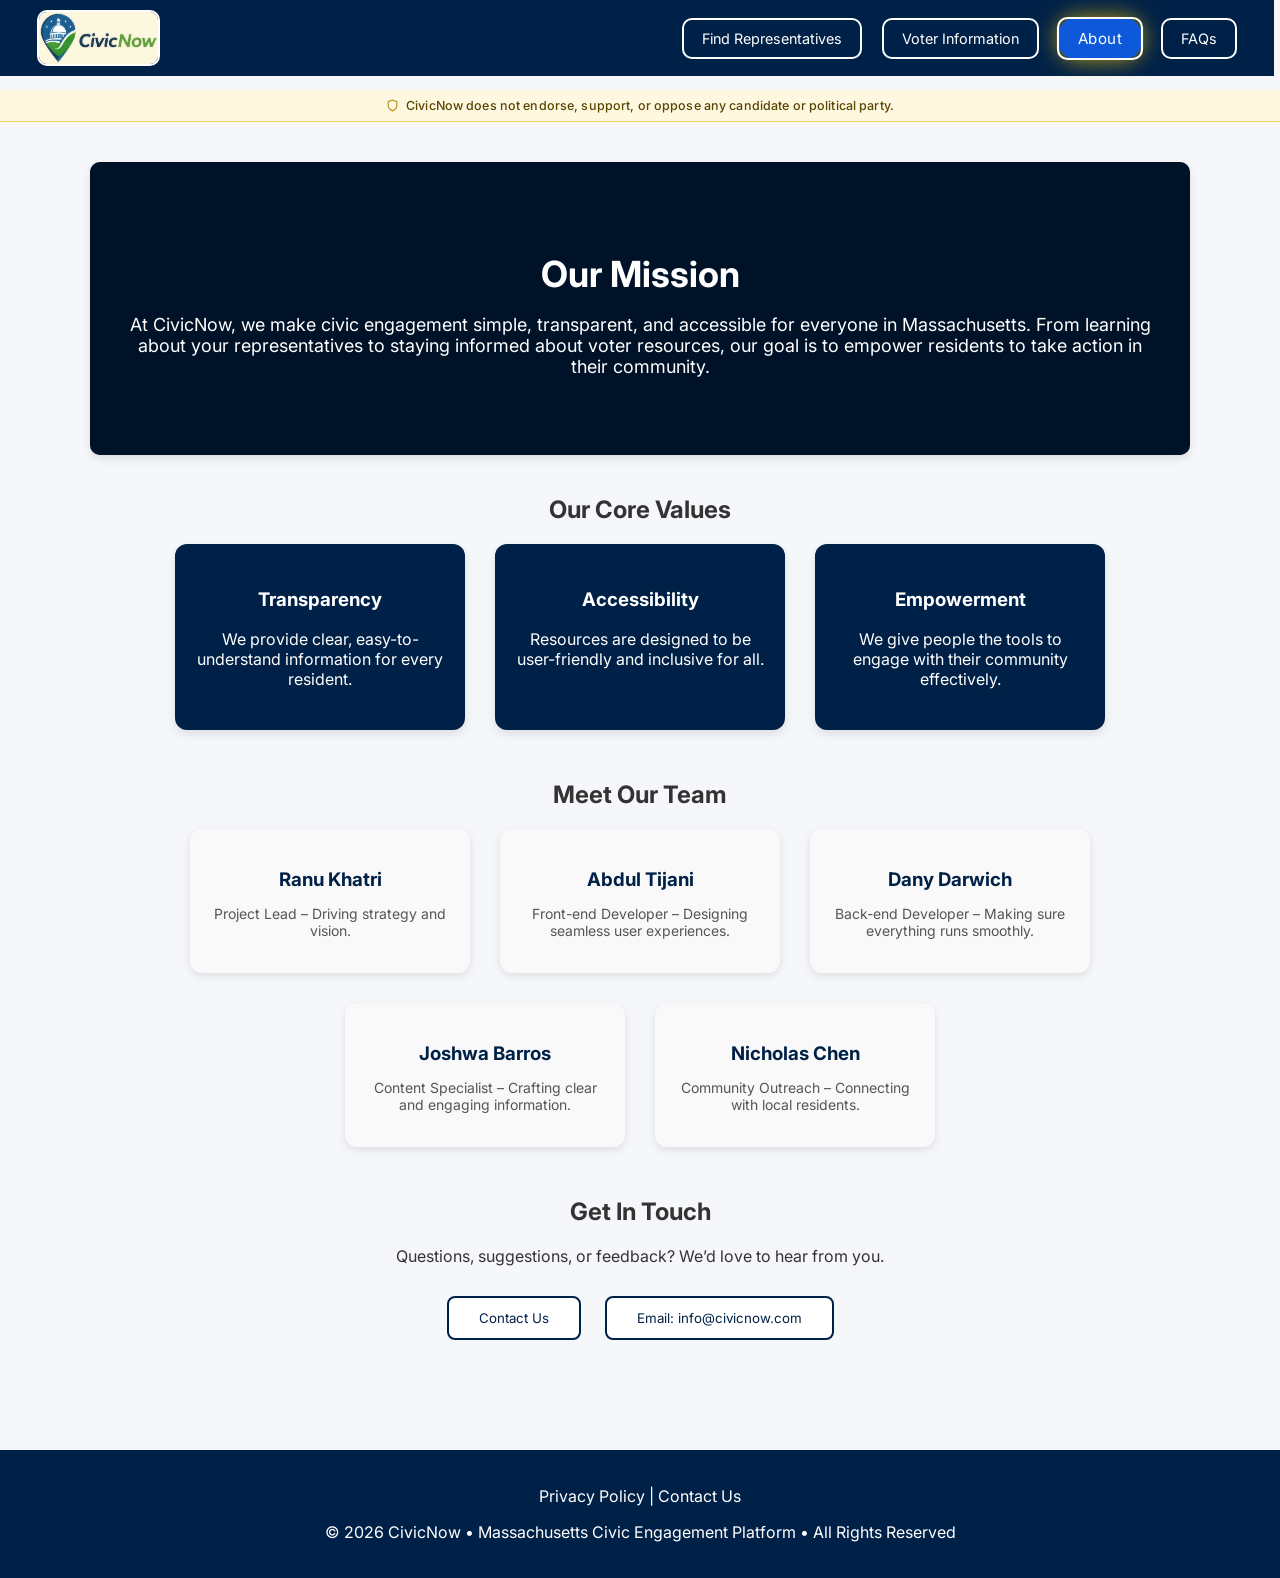
==== commit b3b5d0bc: "Add files via upload" ====
--- a/About.html
+++ b/About.html
@@ -13,7 +13,11 @@
 
 <link href="https://fonts.googleapis.com/css2?family=Inter:wght@400;600&display=swap" rel="stylesheet">
 
-<link rel="stylesheet" href="style.css">
+  <link rel="icon" type="image/x-icon" href="favicon.ico" />
+  <link rel="icon" type="image/png" sizes="32x32" href="favicon-32.png" />
+  <link rel="icon" type="image/png" sizes="16x16" href="favicon-16.png" />
+  <link rel="apple-touch-icon" sizes="64x64" href="favicon-64.png" />
+  <link rel="stylesheet" href="style.css">
 
 </head>
 
@@ -26,9 +30,7 @@
 
 <div class="header-container">
 
-<a href="index.html"><div class="logo"> <div class="nav-box">
-CivicNow</div>
-</div>
+<a href="index.html"><div class="logo"><img src="wavcon.png" alt="CivicNow" class="logo-img" /></div>
 </a>
 
 <!--Navigation-->
@@ -39,7 +41,7 @@
 </a>
 
 <a href="VoterInfo.html">
-<div class="nav-box">Voter Info</div>
+<div class="nav-box">Voter Information</div>
 </a>
 
 <a href="About.html" class="active">
@@ -55,6 +57,13 @@
 
 </header>
 
+<!-- NEUTRALITY BANNER -->
+<div class="neutrality">
+<svg width="13" height="13" fill="none" stroke="currentColor" stroke-width="2" viewBox="0 0 24 24">
+<path d="M12 22s8-4 8-10V5l-8-3-8 3v7c0 6 8 10 8 10z"/>
+</svg>
+CivicNow does not endorse, support, or oppose any candidate or political party.
+</div>
 
 
 <!-- MAIN -->
@@ -119,7 +128,7 @@
   <section class="contact-section">
     <h2>Get In Touch</h2>
     <p>Questions, suggestions, or feedback? We’d love to hear from you.</p>
-    <div class="contact-buttons"> <button class="contact-btn">Contact Us</button> <button class="contact-btn">Email: info@civicnow.com</button> </div> </section>
+    <div class="contact-buttons"> <button class="contact-btn">Contact Us</button> <button class="contact-btn" onclick="window.location.href='mailto:info@civicnow.com'">Email: info@civicnow.com</button> </div> </section>
 
 </main>
 
@@ -127,12 +136,19 @@
 
 <footer>
 <p>Privacy Policy | Contact Us</p>
-
-
-<p>© 2026 CivicNow • Massachusetts Civic Engagement Platform • All Rights Reserved</p>
-
+<p>&copy; 2026 CivicNow &bull; Massachusetts Civic Engagement Platform &bull; All Rights Reserved</p>
 </footer>
 
+<!-- BACK TO TOP -->
+<button class="back-to-top" id="backToTop" onclick="window.scrollTo({top:0,behavior:'smooth'})" aria-label="Back to top">
+  <svg width="18" height="18" viewBox="0 0 24 24" fill="none" stroke="currentColor" stroke-width="2.5"><polyline points="18 15 12 9 6 15"/></svg>
+</button>
+<script>
+window.addEventListener('scroll', function() {
+  var b = document.getElementById('backToTop');
+  if (b) b.classList.toggle('back-to-top--visible', window.scrollY > 400);
+});
+</script>
 
 </body>
-</html>+</html>
--- a/style.css
+++ b/style.css
@@ -57,11 +57,26 @@
 
 
 .logo {
-
-font-size: 24px;
-
-font-weight: 600;
-
+  display: flex;
+  align-items: center;
+  flex-shrink: 0;
+}
+
+.logo-img {
+  height: 52px;
+  width: auto;
+  display: block;
+  /* Remove any nav-box styling that might bleed in */
+ 
+  padding: 0;
+  background: none;
+  transition: opacity .2s;
+  border-radius: 10px;
+  border: 2px solid white;
+}
+
+.logo-img:hover {
+  opacity: 0.88;
 }
 
 
@@ -126,13 +141,17 @@
 /* MAIN CONTAINER */
 
 .container {
-
 max-width: 1100px;
-
 margin: auto;
-
-padding: 40px 20px;
-
+padding: 24px 14px;
+}
+
+@media (min-width: 540px) {
+  .container { padding: 32px 20px; }
+}
+
+@media (min-width: 769px) {
+  .container { padding: 40px 20px; }
 }
 
 
@@ -432,28 +451,33 @@
 
 @media (max-width: 768px) {
 
+header {
+  padding: 10px 14px;
+}
+
 .header-container {
-
-flex-direction: column;
-
-gap: 15px;
-
-}
-
-
+  flex-direction: row;
+  flex-wrap: wrap;
+  gap: 8px;
+  align-items: center;
+}
+
+.logo { font-size: 18px; }
+.logo-img { height: 40px; }
 
 .main-nav {
-
-flex-direction: column;
-
-align-items: center;
-
-display:flex;
-  justify-content:center;
-  gap:10px;
-  flex-wrap:wrap;
-
-}
+  display: flex;
+  flex-direction: row;
+  flex-wrap: wrap;
+  gap: 4px;
+  justify-content: flex-end;
+}
+
+.nav-box {
+  padding: 6px 10px;
+  font-size: 0.75rem;
+}
+
 
 
 
@@ -1223,4 +1247,73 @@
 @media (max-width: 480px) {
   .fr-search-inner { flex-wrap: wrap; }
   .fr-search-field-wrap { max-width: 100%; }
+}
+
+/* ══════════════════════════════════════════
+   NEUTRALITY BANNER
+   Appears on FindReps and other pages
+══════════════════════════════════════════ */
+.neutrality {
+  background: #fff8e1;
+  border-bottom: 1px solid #f0d060;
+  color: #5a4500;
+  font-size: 0.78rem;
+  font-weight: 500;
+  padding: 8px 40px;
+  display: flex;
+  align-items: center;
+  justify-content: center;
+  gap: 7px;
+  letter-spacing: .01em;
+  text-align: center;
+}
+
+.neutrality svg {
+  flex-shrink: 0;
+  color: #b8860b;
+}
+
+@media (max-width: 768px) {
+  .neutrality { padding: 8px 16px; font-size: 0.72rem; }
+}
+
+/* ══════════════════════════
+   BACK TO TOP BUTTON
+   Shared by FindReps and VoterInfo
+══════════════════════════ */
+.back-to-top {
+  position: fixed;
+  bottom: 28px;
+  right: 24px;
+  width: 46px;
+  height: 46px;
+  border-radius: 50%;
+  background: #002147;
+  color: #fff;
+  border: none;
+  cursor: pointer;
+  display: flex;
+  align-items: center;
+  justify-content: center;
+  box-shadow: 0 4px 14px rgba(0,33,71,.35);
+  opacity: 0;
+  transform: translateY(12px);
+  transition: opacity .25s ease, transform .25s ease, background .2s;
+  pointer-events: none;
+  z-index: 1000;
+  touch-action: manipulation;
+  -webkit-tap-highlight-color: transparent;
+}
+
+.back-to-top--visible {
+  opacity: 1;
+  transform: translateY(0);
+  pointer-events: auto;
+}
+
+.back-to-top:hover  { background: #C9A227; }
+.back-to-top:active { background: #C9A227; transform: scale(.94); }
+
+@media (max-width: 480px) {
+  .back-to-top { bottom: 18px; right: 16px; width: 42px; height: 42px; }
 }
